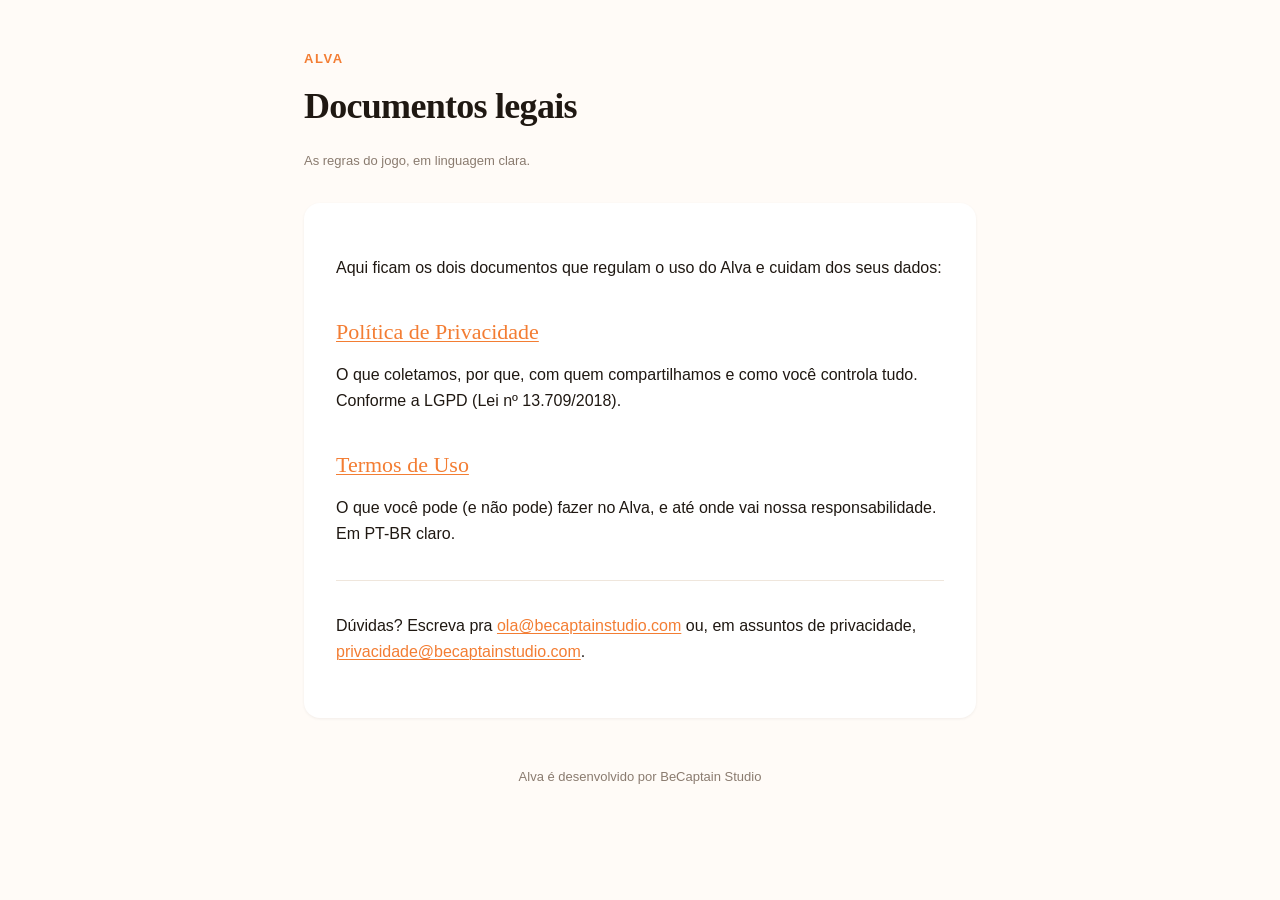
==== index.html @ cdcce5c5 "init: política de privacidade + termos de uso v1.0 Co-Authored-By: Claude Opus 4.7 (1M context) <nor" ====
<!doctype html>
<html lang="pt-BR">
<head>
  <meta charset="utf-8">
  <meta name="viewport" content="width=device-width, initial-scale=1.0">
  <meta name="color-scheme" content="light dark">
  <meta name="description" content="Documentos legais do Alva — Política de Privacidade e Termos de Uso.">
  <title>Documentos legais — Alva</title>
  <link rel="stylesheet" href="_styles.css">
</head>
<body>
  <main>
    <header class="alva-header">
      <div class="brand">Alva</div>
      <h1>Documentos legais</h1>
      <p class="meta">As regras do jogo, em linguagem clara.</p>
    </header>

    <article>
      <p>Aqui ficam os dois documentos que regulam o uso do Alva e cuidam dos seus dados:</p>

      <h2><a href="privacidade.html">Política de Privacidade</a></h2>
      <p>O que coletamos, por que, com quem compartilhamos e como você controla tudo. Conforme a LGPD (Lei nº 13.709/2018).</p>

      <h2><a href="termos.html">Termos de Uso</a></h2>
      <p>O que você pode (e não pode) fazer no Alva, e até onde vai nossa responsabilidade. Em PT-BR claro.</p>

      <hr>

      <p>Dúvidas? Escreva pra <a href="mailto:ola@becaptainstudio.com">ola@becaptainstudio.com</a> ou, em assuntos de privacidade, <a href="mailto:privacidade@becaptainstudio.com">privacidade@becaptainstudio.com</a>.</p>
    </article>

    <footer class="alva-footer">
      <p>Alva é desenvolvido por BeCaptain Studio</p>
    </footer>
  </main>
</body>
</html>
---- _styles.css ----
/* Alva — folhas de estilo das páginas legais. Mesmo design system
   dos emails transacionais (cores #F37D33 / #FFFBF7 / #1F1812). */

:root {
  --alva-surface: #FFFBF7;
  --alva-surface-card: #FFFFFF;
  --alva-on-surface: #1F1812;
  --alva-on-surface-muted: #6B5D52;
  --alva-on-surface-faint: #8A7B6F;
  --alva-accent: #F37D33;
  --alva-divider: #EFE6DC;
  --alva-shadow: rgba(31, 24, 18, 0.06);
}

@media (prefers-color-scheme: dark) {
  :root {
    --alva-surface: #1F1812;
    --alva-surface-card: #2A211B;
    --alva-on-surface: #FFFBF7;
    --alva-on-surface-muted: #B5A89C;
    --alva-on-surface-faint: #8A7B6F;
    --alva-accent: #F89B5C;
    --alva-divider: #3A2F26;
    --alva-shadow: rgba(0, 0, 0, 0.4);
  }
}

* { box-sizing: border-box; }

html, body {
  margin: 0;
  padding: 0;
  background: var(--alva-surface);
  color: var(--alva-on-surface);
  font-family: -apple-system, BlinkMacSystemFont, 'Segoe UI', 'Inter', Roboto, sans-serif;
  font-size: 16px;
  line-height: 1.65;
  scroll-behavior: smooth;
}

main {
  max-width: 720px;
  margin: 0 auto;
  padding: 48px 24px 96px;
}

header.alva-header {
  text-align: left;
  margin-bottom: 32px;
}

header.alva-header .brand {
  font-size: 13px;
  letter-spacing: 0.12em;
  text-transform: uppercase;
  color: var(--alva-accent);
  font-weight: 700;
}

header.alva-header h1 {
  font-family: 'Fraunces', 'Georgia', serif;
  font-size: 36px;
  font-weight: 600;
  letter-spacing: -0.02em;
  margin: 8px 0 4px;
  color: var(--alva-on-surface);
}

header.alva-header .meta {
  font-size: 13px;
  color: var(--alva-on-surface-faint);
}

article {
  background: var(--alva-surface-card);
  border-radius: 16px;
  padding: 40px 32px;
  box-shadow: 0 1px 3px var(--alva-shadow);
}

article h2 {
  font-family: 'Fraunces', 'Georgia', serif;
  font-size: 22px;
  font-weight: 600;
  margin: 32px 0 8px;
  color: var(--alva-on-surface);
}

article h2:first-child { margin-top: 0; }

article h3 {
  font-size: 16px;
  font-weight: 600;
  margin: 20px 0 4px;
  color: var(--alva-on-surface);
}

article p {
  margin: 12px 0;
  color: var(--alva-on-surface);
}

article ul, article ol {
  padding-left: 24px;
  margin: 8px 0;
}

article li {
  margin: 4px 0;
}

article a {
  color: var(--alva-accent);
  text-decoration: underline;
  text-decoration-thickness: 1px;
  text-underline-offset: 2px;
  font-weight: 500;
}

article a:hover {
  text-decoration-thickness: 2px;
}

article strong { color: var(--alva-on-surface); }

article hr {
  border: 0;
  border-top: 1px solid var(--alva-divider);
  margin: 32px 0;
}

article table {
  border-collapse: collapse;
  width: 100%;
  margin: 12px 0;
  font-size: 14px;
}

article th, article td {
  text-align: left;
  padding: 8px 12px;
  border-bottom: 1px solid var(--alva-divider);
  vertical-align: top;
}

article th {
  font-weight: 600;
  color: var(--alva-on-surface-muted);
}

footer.alva-footer {
  text-align: center;
  margin-top: 48px;
  font-size: 13px;
  color: var(--alva-on-surface-faint);
}

footer.alva-footer a { color: var(--alva-on-surface-muted); }

.toc {
  background: var(--alva-surface);
  border-left: 3px solid var(--alva-accent);
  padding: 16px 20px;
  margin: 24px 0 32px;
  border-radius: 0 8px 8px 0;
  font-size: 14px;
}

.toc strong {
  display: block;
  margin-bottom: 8px;
  color: var(--alva-on-surface-muted);
  font-size: 12px;
  letter-spacing: 0.08em;
  text-transform: uppercase;
}

.toc ol {
  margin: 0;
  padding-left: 20px;
  columns: 2;
  column-gap: 24px;
}

.toc a {
  text-decoration: none;
  color: var(--alva-on-surface);
}

.toc a:hover { color: var(--alva-accent); }

@media (max-width: 600px) {
  main { padding: 24px 16px 64px; }
  article { padding: 28px 20px; }
  header.alva-header h1 { font-size: 28px; }
  .toc ol { columns: 1; }
}
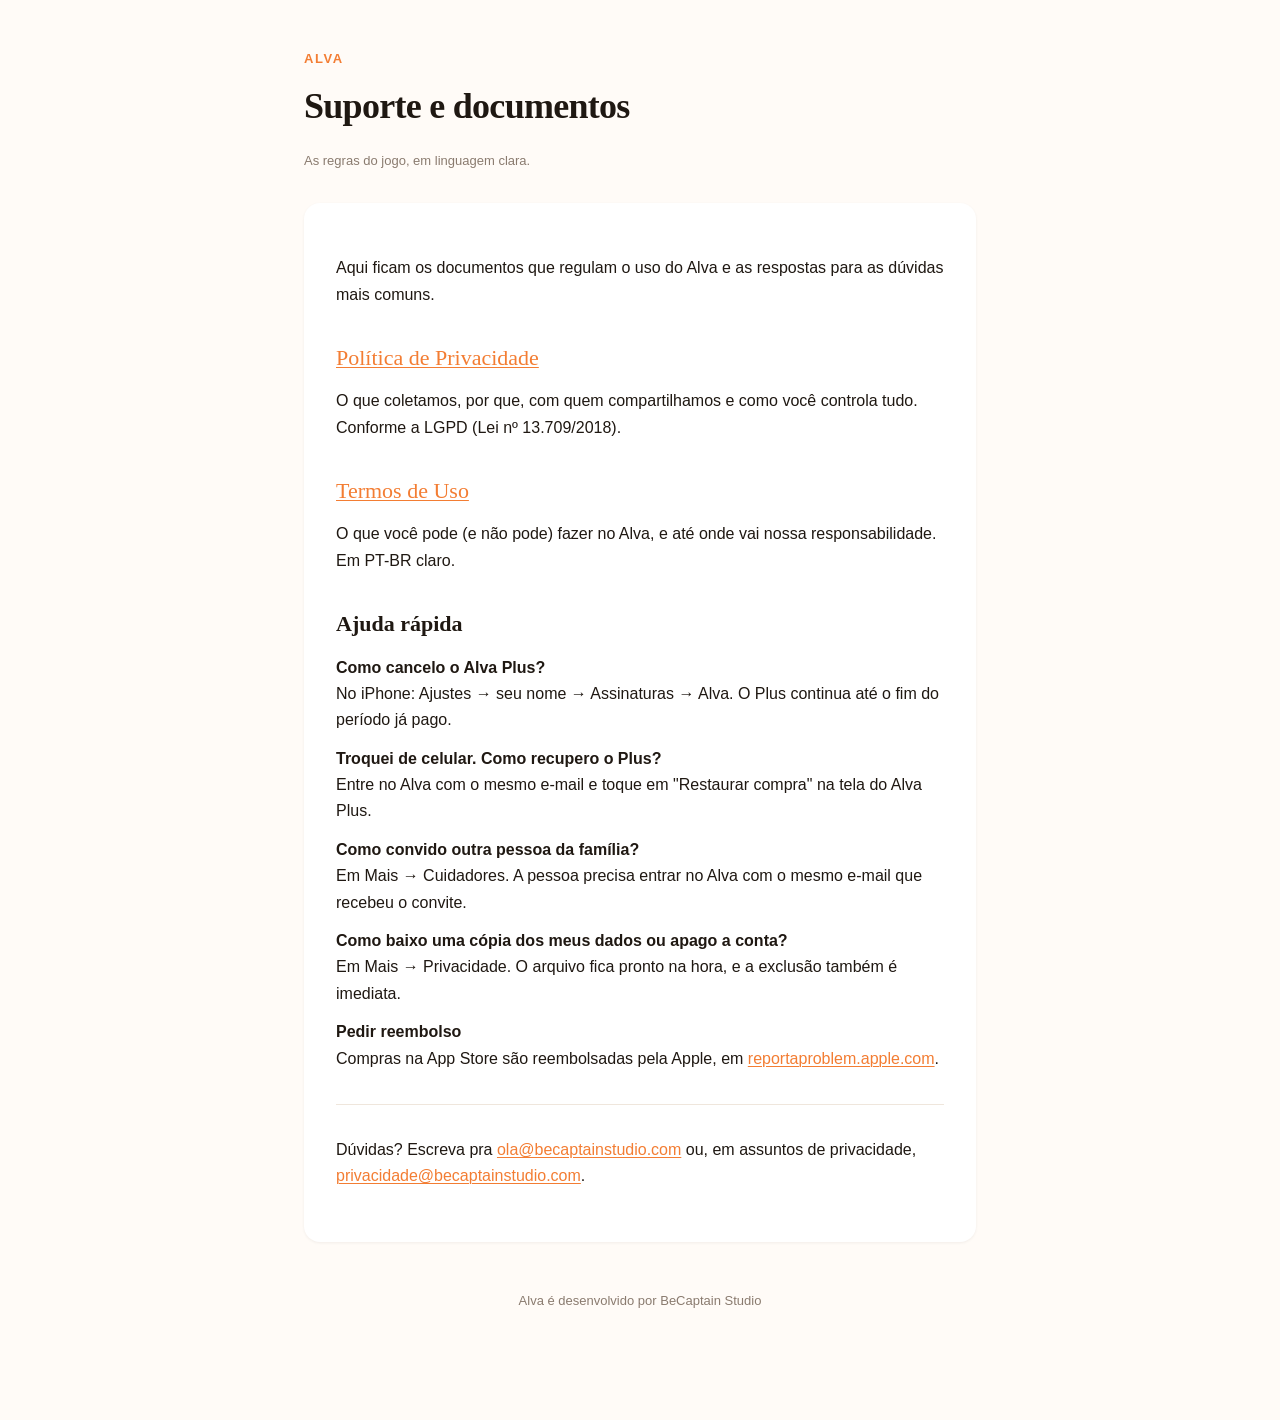
==== commit 32a352e0: "Termos e Privacidade 1.1: assinatura, exclusão imediata e convite - Termos: seção do Alva Plus (cobr" ====
--- a/index.html
+++ b/index.html
@@ -5,25 +5,32 @@
   <meta name="viewport" content="width=device-width, initial-scale=1.0">
   <meta name="color-scheme" content="light dark">
   <meta name="description" content="Documentos legais do Alva — Política de Privacidade e Termos de Uso.">
-  <title>Documentos legais — Alva</title>
+  <title>Suporte e documentos — Alva</title>
   <link rel="stylesheet" href="_styles.css">
 </head>
 <body>
   <main>
     <header class="alva-header">
       <div class="brand">Alva</div>
-      <h1>Documentos legais</h1>
+      <h1>Suporte e documentos</h1>
       <p class="meta">As regras do jogo, em linguagem clara.</p>
     </header>
 
     <article>
-      <p>Aqui ficam os dois documentos que regulam o uso do Alva e cuidam dos seus dados:</p>
+      <p>Aqui ficam os documentos que regulam o uso do Alva e as respostas para as dúvidas mais comuns.</p>
 
       <h2><a href="privacidade.html">Política de Privacidade</a></h2>
       <p>O que coletamos, por que, com quem compartilhamos e como você controla tudo. Conforme a LGPD (Lei nº 13.709/2018).</p>
 
       <h2><a href="termos.html">Termos de Uso</a></h2>
       <p>O que você pode (e não pode) fazer no Alva, e até onde vai nossa responsabilidade. Em PT-BR claro.</p>
+
+      <h2 id="ajuda">Ajuda rápida</h2>
+      <p><strong>Como cancelo o Alva Plus?</strong><br>No iPhone: Ajustes → seu nome → Assinaturas → Alva. O Plus continua até o fim do período já pago.</p>
+      <p><strong>Troquei de celular. Como recupero o Plus?</strong><br>Entre no Alva com o mesmo e-mail e toque em "Restaurar compra" na tela do Alva Plus.</p>
+      <p><strong>Como convido outra pessoa da família?</strong><br>Em Mais → Cuidadores. A pessoa precisa entrar no Alva com o mesmo e-mail que recebeu o convite.</p>
+      <p><strong>Como baixo uma cópia dos meus dados ou apago a conta?</strong><br>Em Mais → Privacidade. O arquivo fica pronto na hora, e a exclusão também é imediata.</p>
+      <p><strong>Pedir reembolso</strong><br>Compras na App Store são reembolsadas pela Apple, em <a href="https://reportaproblem.apple.com" target="_blank" rel="noopener">reportaproblem.apple.com</a>.</p>
 
       <hr>
 
